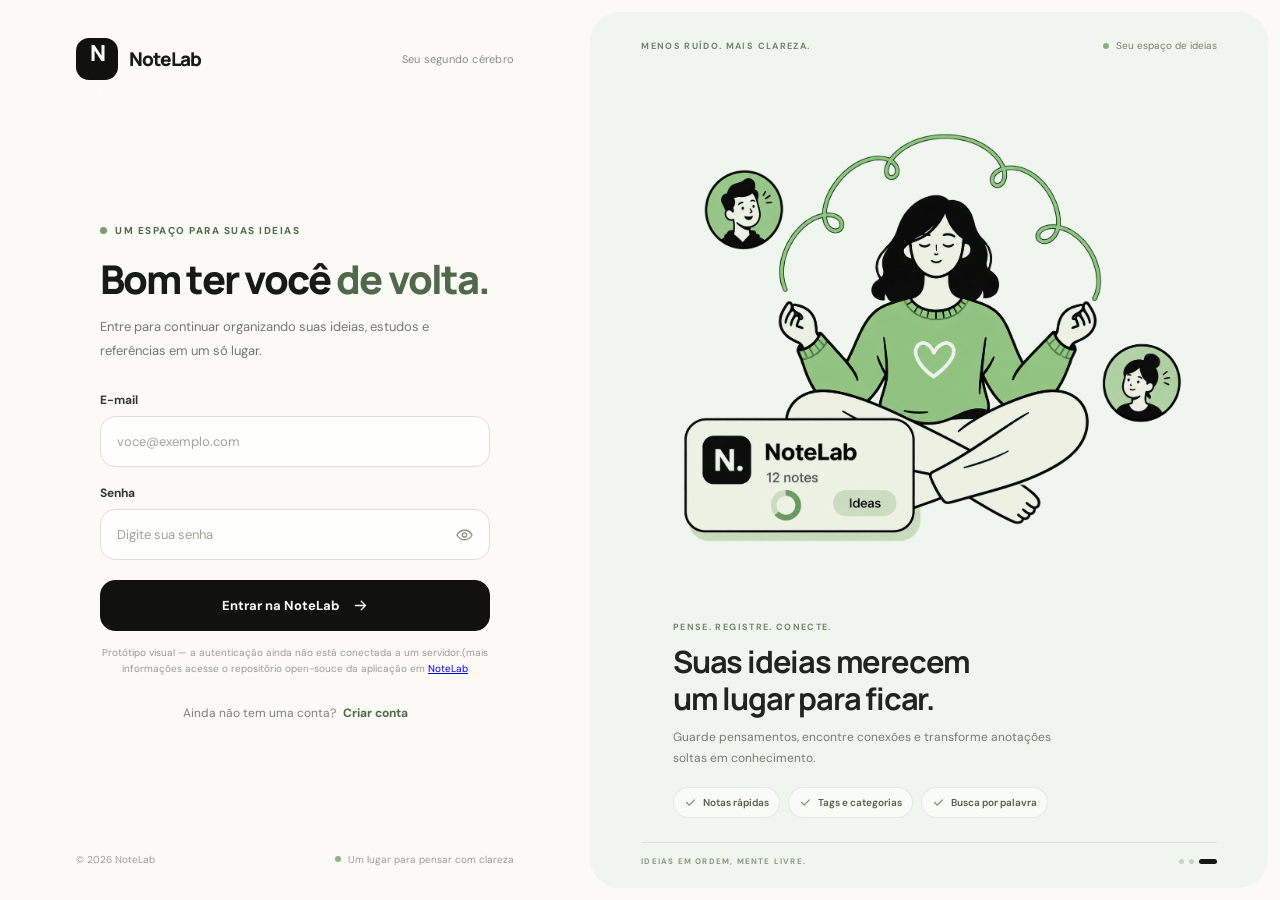
==== login.html @ 5ec3b033 "Login and Resister Ux created. By Arthur Duarte." ====
<!DOCTYPE html>
<html lang="pt-BR">

<head>
  <meta charset="UTF-8">
  <meta name="viewport" content="width=device-width, initial-scale=1.0">
  <meta name="theme-color" content="#f4f8f2">
  <meta name="description" content="Entre na NoteLab e mantenha suas ideias, notas e referências organizadas.">
  <title>Entrar — NoteLab</title>
  <link rel="preconnect" href="https://fonts.googleapis.com">
  <link rel="preconnect" href="https://fonts.gstatic.com" crossorigin>
  <link
    href="https://fonts.googleapis.com/css2?family=DM+Sans:wght@400;500;600;700&family=Manrope:wght@400;500;600;700;800&display=swap"
    rel="stylesheet">
  <link rel="stylesheet" href="./styles/style.css">
  <script src="./js/script.js" defer></script>
</head>

<body>
  <main class="auth-layout">
    <section class="form-panel" aria-labelledby="login-title">
      <header class="site-header">
        <a class="brand" href="#inicio" aria-label="NoteLab, início">
          <span class="brand-mark" aria-hidden="true">N<span>.</span></span>
          <span class="brand-name">NoteLab</span>
        </a>
        <span class="header-note">Seu segundo cérebro</span>
      </header>

      <div class="form-content" id="inicio">
        <div class="eyebrow"><span class="eyebrow-dot"></span> UM ESPAÇO PARA SUAS IDEIAS</div>
        <h1 id="login-title">Bom ter você <span>de volta.</span></h1>
        <p class="intro">Entre para continuar organizando suas ideias, estudos e referências em um só lugar.</p>

        <form class="login-form" id="login-form" novalidate>
          <div class="field-group">
            <label for="email">E-mail</label>
            <input id="email" name="email" type="email" placeholder="voce@exemplo.com" autocomplete="email" required>
            <small class="field-error" id="email-error" aria-live="polite"></small>
          </div>

          <div class="field-group">
            <label for="password">Senha</label>
            <div class="password-wrap">
              <input id="password" name="password" type="password" placeholder="Digite sua senha"
                autocomplete="current-password" required>
              <button class="password-toggle" id="password-toggle" type="button" aria-label="Mostrar senha"
                aria-pressed="false">
                <svg class="eye-icon" viewBox="0 0 24 24" fill="none" aria-hidden="true">
                  <path d="M2.5 12s3.3-6 9.5-6 9.5 6 9.5 6-3.3 6-9.5 6-9.5-6-9.5-6Z" stroke="currentColor"
                    stroke-width="1.7" stroke-linecap="round" stroke-linejoin="round" />
                  <circle cx="12" cy="12" r="2.7" stroke="currentColor" stroke-width="1.7" />
                </svg>
              </button>
            </div>
            <small class="field-error" id="password-error" aria-live="polite"></small>
          </div>


          <button class="submit-button" type="submit">
            <span>Entrar na NoteLab</span>
            <svg viewBox="0 0 24 24" fill="none" aria-hidden="true">
              <path d="M5 12h13M13 6l6 6-6 6" stroke="currentColor" stroke-width="1.8" stroke-linecap="round"
                stroke-linejoin="round" />
            </svg>
          </button>
          <p class="demo-note">Protótipo visual — a autenticação ainda não está conectada a um servidor.(mais
            informações acesse o repositório open-souce da aplicação em <a
              href="https://github.com/duartexz-dev/NoteLab">NoteLab</a></p>
        </form>

        <div class="signup-prompt">
          Ainda não tem uma conta?
          <button class="text-button signup-link" id="criarUmaContaDiv" type="button">Criar conta</button>
        </div>
      </div>





      <div style="display: none;" class="form-content" id="inicio">
        <div class="eyebrow"><span class="eyebrow-dot"></span> UM ESPAÇO PARA SUAS IDEIAS</div>
        <h1 id="login-title">Bom ter você por aqui <span>Bem Vindo.</span></h1>
        <p class="intro">Crie uma conta para organizar suas ideias, estudos e referências em um só lugar.</p>

        <form class="login-form" id="login-form" novalidate>
          <div class="field-group">
            <label for="email">E-mail</label>
            <input id="email" name="email" type="email" placeholder="voce@exemplo.com" autocomplete="email" required>
            <small class="field-error" id="email-error" aria-live="polite"></small>
          </div>

          <div class="field-group">
            <label for="password">Senha</label>
            <div class="password-wrap">
              <input id="password" name="password" type="password" placeholder="Digite sua senha"
                autocomplete="current-password" required>
              <button class="password-toggle" id="password-toggle" type="button" aria-label="Mostrar senha"
                aria-pressed="false">
                <svg class="eye-icon" viewBox="0 0 24 24" fill="none" aria-hidden="true">
                  <path d="M2.5 12s3.3-6 9.5-6 9.5 6 9.5 6-3.3 6-9.5 6-9.5-6-9.5-6Z" stroke="currentColor"
                    stroke-width="1.7" stroke-linecap="round" stroke-linejoin="round" />
                  <circle cx="12" cy="12" r="2.7" stroke="currentColor" stroke-width="1.7" />
                </svg>
              </button>
            </div>
            <small class="field-error" id="password-error" aria-live="polite"></small>
          </div>


          <button class="submit-button" type="submit">
            <span>Entrar na NoteLab</span>
            <svg viewBox="0 0 24 24" fill="none" aria-hidden="true">
              <path d="M5 12h13M13 6l6 6-6 6" stroke="currentColor" stroke-width="1.8" stroke-linecap="round"
                stroke-linejoin="round" />
            </svg>
          </button>
          <p class="demo-note">Protótipo visual — a autenticação ainda não está conectada a um servidor.(mais
            informações acesse o repositório open-souce da aplicação em <a
              href="https://github.com/duartexz-dev/NoteLab">NoteLab</a></p>
        </form>

        <div class="signup-prompt">
          Já tem uma conta?
          <button class="text-button signup-link" id="btn-logarDIV" type="button">Criar conta</button>
        </div>
      </div>






      <footer class="form-footer">
        <span>© 2026 NoteLab</span>
        <span class="footer-status"><span></span> Um lugar para pensar com clareza</span>
      </footer>
    </section>

    <aside class="visual-panel" aria-label="Conheça os recursos da NoteLab">
      <div class="visual-topline">
        <span class="visual-kicker">MENOS RUÍDO. MAIS CLAREZA.</span>
        <span class="online-indicator"><span></span> Seu espaço de ideias</span>
      </div>

      <div class="illustration-wrap">
        <img class="hero-illustration" src="./assets/Meditação com UI Verde Minimalista.png"
          alt="Ilustração de uma pessoa meditando ao lado de um cartão NoteLab com notas organizadas">
      </div>

      <div class="visual-copy">
        <p class="visual-overline">PENSE. REGISTRE. CONECTE.</p>
        <h2>Suas ideias merecem<br>um lugar para ficar.</h2>
        <p class="visual-description">Guarde pensamentos, encontre conexões e transforme anotações soltas em
          conhecimento.</p>
        <div class="feature-list" aria-label="Funcionalidades da NoteLab">
          <span><svg viewBox="0 0 20 20" fill="none" aria-hidden="true">
              <path d="m4 10 4 4 8-8" stroke="currentColor" stroke-width="1.8" stroke-linecap="round"
                stroke-linejoin="round" />
            </svg>Notas rápidas</span>
          <span><svg viewBox="0 0 20 20" fill="none" aria-hidden="true">
              <path d="m4 10 4 4 8-8" stroke="currentColor" stroke-width="1.8" stroke-linecap="round"
                stroke-linejoin="round" />
            </svg>Tags e categorias</span>
          <span><svg viewBox="0 0 20 20" fill="none" aria-hidden="true">
              <path d="m4 10 4 4 8-8" stroke="currentColor" stroke-width="1.8" stroke-linecap="round"
                stroke-linejoin="round" />
            </svg>Busca por palavra</span>
        </div>
      </div>

      <div class="visual-bottomline">
        <span>IDEIAS EM ORDEM, MENTE LIVRE.</span>
        <span class="slide-dots" aria-hidden="true"><i></i><i></i><i></i></span>
      </div>
    </aside>
  </main>

  <div class="toast" id="toast" role="status" aria-live="polite"></div>
</body>

</html>
---- styles/style.css ----
:root {
  color-scheme: light;
  --paper: #fbfaf7;
  --mint: #f0f6ef;
  --mint-strong: #dcebd8;
  --sage: #7c9b72;
  --sage-dark: #51694b;
  --ink: #181a17;
  --muted: #747970;
  --line: #e7e8e1;
  --white: #ffffff;
  --radius-card: 30px;
  --shadow-soft: 0 20px 60px rgba(42, 56, 39, 0.07);
}

* {
  box-sizing: border-box;
}

html {
  min-width: 320px;
  scroll-behavior: smooth;
}

body {
  margin: 0;
  background: var(--paper);
  color: var(--ink);
  font-family: "DM Sans", sans-serif;
  -webkit-font-smoothing: antialiased;
}

button,
input {
  font: inherit;
}
button {
  -webkit-tap-highlight-color: transparent;
}
button:focus-visible,
input:focus-visible,
a:focus-visible {
  outline: 3px solid rgba(124, 155, 114, 0.38);
  outline-offset: 3px;
}

.auth-layout {
  display: grid;
  grid-template-columns: minmax(430px, 0.91fr) minmax(520px, 1.09fr);
  min-height: 100vh;
  padding: 12px;
  gap: 12px;
}

.form-panel {
  display: flex;
  flex-direction: column;
  min-height: calc(100vh - 24px);
  padding: 26px clamp(28px, 5vw, 76px) 22px;
  background: var(--paper);
  border-radius: var(--radius-card);
}

.site-header,
.brand,
.form-footer,
.footer-status,
.visual-topline,
.visual-bottomline {
  display: flex;
  align-items: center;
  justify-content: space-between;
}

.site-header {
  width: 100%;
  gap: 18px;
}
.brand {
  justify-content: flex-start;
  gap: 11px;
  color: inherit;
  text-decoration: none;
}
.brand-mark {
  display: grid;
  width: 42px;
  height: 42px;
  place-items: center;
  border-radius: 13px;
  background: #111210;
  color: #fff;
  font-family: "Manrope", sans-serif;
  font-size: 22px;
  font-weight: 800;
  letter-spacing: -1.4px;
}
.brand-mark span {
  margin-left: 1px;
}
.brand-name {
  font-family: "Manrope", sans-serif;
  font-size: 19px;
  font-weight: 800;
  letter-spacing: -0.8px;
}
.header-note {
  color: #8a8d84;
  font-size: 11px;
  letter-spacing: 0.02em;
}

.form-content {
  width: 100%;
  max-width: 390px;
  margin: auto;
  padding: 60px 0 48px;
}

.eyebrow,
.visual-overline,
.visual-kicker,
.visual-bottomline > span:first-child {
  font-size: 10px;
  font-weight: 700;
  letter-spacing: 0.15em;
}
.eyebrow {
  display: flex;
  align-items: center;
  gap: 8px;
  color: var(--sage-dark);
  margin-bottom: 20px;
}
.eyebrow-dot {
  width: 7px;
  height: 7px;
  background: var(--sage);
  border-radius: 50%;
}

h1,
h2,
p {
  margin-top: 0;
}
h1,
h2 {
  font-family: "Manrope", sans-serif;
}
h1 {
  margin-bottom: 13px;
  font-size: clamp(34px, 3.1vw, 43px);
  font-weight: 800;
  line-height: 1.15;
  letter-spacing: -1.9px;
}
h1 span {
  color: var(--sage-dark);
}
.intro {
  max-width: 355px;
  margin-bottom: 30px;
  color: var(--muted);
  font-size: 13px;
  line-height: 1.8;
}

.login-form {
  display: grid;
  gap: 18px;
}
.field-group {
  display: grid;
  gap: 8px;
}
.field-group > label {
  color: #34372f;
  font-size: 12px;
  font-weight: 700;
}
.field-group input {
  width: 100%;
  height: 51px;
  padding: 0 16px;
  border: 1px solid #dedfd7;
  border-radius: 15px;
  background: rgba(255, 255, 255, 0.75);
  color: var(--ink);
  font-size: 13px;
  transition:
    border-color 160ms ease,
    box-shadow 160ms ease,
    background 160ms ease;
}
.field-group input::placeholder {
  color: #a0a39a;
}
.field-group input:focus {
  border-color: var(--sage);
  background: #fff;
  box-shadow: 0 0 0 4px rgba(124, 155, 114, 0.1);
  outline: none;
}
.field-group input[aria-invalid="true"] {
  border-color: #c66f63;
}
.password-wrap {
  position: relative;
}
.password-wrap input {
  padding-right: 48px;
}
.password-toggle {
  position: absolute;
  top: 50%;
  right: 7px;
  display: grid;
  width: 37px;
  height: 37px;
  place-items: center;
  transform: translateY(-50%);
  border: 0;
  border-radius: 11px;
  background: transparent;
  color: #8a8e84;
  cursor: pointer;
}
.password-toggle:hover {
  background: #f0f2ec;
  color: var(--ink);
}
.eye-icon {
  width: 19px;
  height: 19px;
}
.field-error {
  min-height: 0;
  color: #a8493e;
  font-size: 11px;
}
.field-error:empty {
  display: none;
}

.form-options {
  display: flex;
  align-items: center;
  justify-content: space-between;
  gap: 10px;
  margin-top: -1px;
}
.remember-option {
  position: relative;
  display: inline-flex;
  align-items: center;
  gap: 8px;
  color: #6f736a;
  font-size: 11px;
  cursor: pointer;
}
.remember-option input {
  position: absolute;
  width: 1px;
  height: 1px;
  opacity: 0;
}
.custom-checkbox {
  display: grid;
  width: 16px;
  height: 16px;
  place-items: center;
  border: 1px solid #d8dbd1;
  border-radius: 5px;
  background: #fff;
}
.remember-option input:checked + .custom-checkbox {
  border-color: #161815;
  background: #161815;
}
.remember-option input:checked + .custom-checkbox::after {
  width: 7px;
  height: 4px;
  border-bottom: 1.5px solid #fff;
  border-left: 1.5px solid #fff;
  content: "";
  transform: rotate(-45deg) translate(1px, -1px);
}
.remember-option input:focus-visible + .custom-checkbox {
  outline: 3px solid rgba(124, 155, 114, 0.38);
  outline-offset: 3px;
}
.text-button {
  padding: 0;
  border: 0;
  background: none;
  color: var(--sage-dark);
  font-size: 11px;
  font-weight: 700;
  cursor: pointer;
}
.text-button:hover {
  color: #2f452a;
  text-decoration: underline;
  text-underline-offset: 3px;
}

.submit-button {
  display: flex;
  align-items: center;
  justify-content: center;
  gap: 12px;
  width: 100%;
  min-height: 51px;
  margin-top: 2px;
  border: 1px solid #111210;
  border-radius: 15px;
  background: #111210;
  color: white;
  font-size: 13px;
  font-weight: 700;
  cursor: pointer;
  transition:
    transform 160ms ease,
    background 160ms ease,
    box-shadow 160ms ease;
}
.submit-button svg {
  width: 17px;
  height: 17px;
  transition: transform 160ms ease;
}
.submit-button:hover {
  background: #2c3029;
  box-shadow: 0 8px 20px rgba(20, 24, 19, 0.12);
  transform: translateY(-1px);
}
.submit-button:hover svg {
  transform: translateX(3px);
}
.submit-button:active {
  transform: translateY(0);
}
.demo-note {
  margin: -4px 0 0;
  color: #999c93;
  font-size: 10px;
  line-height: 1.6;
  text-align: center;
}
.signup-prompt {
  margin-top: 28px;
  color: #7c8077;
  font-size: 12px;
  text-align: center;
}
.signup-link {
  margin-left: 4px;
  font-size: 12px;
}

.form-footer {
  gap: 12px;
  color: #9b9e95;
  font-size: 10px;
}
.footer-status {
  justify-content: flex-end;
  gap: 7px;
}
.footer-status > span {
  width: 6px;
  height: 6px;
  border-radius: 50%;
  background: #8bb581;
}

.visual-panel {
  position: relative;
  display: flex;
  min-width: 0;
  flex-direction: column;
  overflow: hidden;
  padding: 27px clamp(24px, 4vw, 58px) 22px;
  border-radius: var(--radius-card);
  background: var(--mint);
}
.visual-topline {
  gap: 10px;
  color: #71836c;
}
.visual-kicker {
  font-size: 9px;
}
.online-indicator {
  display: inline-flex;
  align-items: center;
  gap: 7px;
  color: #778171;
  font-size: 10px;
  white-space: nowrap;
}
.online-indicator > span {
  width: 6px;
  height: 6px;
  background: #8aaf7d;
  border-radius: 50%;
}
.illustration-wrap {
  display: grid;
  flex: 1 1 auto;
  min-height: 300px;
  place-items: center;
  padding: 0;
}
.hero-illustration {
  display: block;
  width: min(100%, 550px);
  max-height: min(52vh, 540px);
  object-fit: contain;
  mix-blend-mode: multiply;
}
.visual-copy {
  width: min(100%, 520px);
  margin: 0 auto;
  padding: 0 4px 12px;
}
.visual-overline {
  margin-bottom: 10px;
  color: #72866b;
  font-size: 9px;
}
.visual-copy h2 {
  margin-bottom: 10px;
  color: #20241e;
  font-size: clamp(24px, 2.4vw, 34px);
  font-weight: 700;
  line-height: 1.2;
  letter-spacing: -1.2px;
}
.visual-description {
  max-width: 410px;
  margin-bottom: 18px;
  color: #747b70;
  font-size: 12px;
  line-height: 1.75;
}
.feature-list {
  display: flex;
  flex-wrap: wrap;
  gap: 8px;
}
.feature-list span {
  display: inline-flex;
  align-items: center;
  gap: 6px;
  padding: 8px 10px;
  border: 1px solid rgba(104, 132, 95, 0.15);
  border-radius: 100px;
  background: rgba(255, 255, 255, 0.56);
  color: #515f4a;
  font-size: 10px;
  font-weight: 600;
}
.feature-list svg {
  width: 13px;
  height: 13px;
  color: #719467;
}
.visual-bottomline {
  margin-top: 12px;
  padding-top: 13px;
  border-top: 1px solid rgba(104, 132, 95, 0.15);
  color: #8b9885;
}
.visual-bottomline > span:first-child {
  font-size: 8px;
}
.slide-dots {
  display: flex;
  align-items: center;
  gap: 5px;
}
.slide-dots i {
  width: 5px;
  height: 5px;
  border-radius: 50%;
  background: #c2d5bd;
}
.slide-dots i:last-child {
  width: 18px;
  border-radius: 8px;
  background: #141612;
}

.toast {
  position: fixed;
  z-index: 10;
  right: 24px;
  bottom: 24px;
  width: min(370px, calc(100vw - 32px));
  padding: 15px 17px;
  transform: translateY(15px);
  border: 1px solid #dfe4d9;
  border-radius: 14px;
  background: #fff;
  box-shadow: var(--shadow-soft);
  color: #43483e;
  font-size: 12px;
  line-height: 1.55;
  opacity: 0;
  pointer-events: none;
  transition:
    opacity 180ms ease,
    transform 180ms ease;
}
.toast.is-visible {
  transform: translateY(0);
  opacity: 1;
}

@media (min-width: 1600px) {
  .auth-layout {
    max-width: 1800px;
    margin: 0 auto;
  }
}

@media (max-width: 1100px) {
  .auth-layout {
    grid-template-columns: minmax(370px, 0.95fr) minmax(410px, 1.05fr);
  }
  .form-panel {
    padding-right: 36px;
    padding-left: 36px;
  }
  .visual-panel {
    padding-right: 28px;
    padding-left: 28px;
  }
  .hero-illustration {
    max-height: 46vh;
  }
}

@media (max-width: 820px) {
  .auth-layout {
    grid-template-columns: 1fr;
    padding: 0;
    gap: 0;
  }
  .form-panel {
    min-height: 100vh;
    padding: 24px clamp(24px, 7vw, 64px) 20px;
    border-radius: 0;
  }
  .form-content {
    margin: auto;
    padding: 58px 0;
  }
  .visual-panel {
    min-height: auto;
    padding: 24px clamp(24px, 7vw, 64px) 20px;
    border-radius: 26px 26px 0 0;
  }
  .illustration-wrap {
    min-height: 0;
    padding: 6px 0;
  }
  .hero-illustration {
    width: min(100%, 440px);
    max-height: none;
  }
  .visual-copy {
    padding-top: 0;
  }
  .visual-copy h2 {
    font-size: 30px;
  }
  .visual-bottomline {
    margin-top: 18px;
  }
}

@media (max-width: 430px) {
  .form-panel {
    padding-right: 22px;
    padding-left: 22px;
  }
  .header-note {
    max-width: 105px;
    font-size: 10px;
    text-align: right;
  }
  .form-content {
    padding: 45px 0;
  }
  h1 {
    font-size: 35px;
  }
  .form-options {
    align-items: flex-start;
  }
  .visual-panel {
    padding-right: 22px;
    padding-left: 22px;
  }
  .feature-list {
    gap: 6px;
  }
  .feature-list span {
    padding: 7px 9px;
  }
  .footer-status {
    max-width: 170px;
    text-align: right;
  }
}

@media (prefers-reduced-motion: reduce) {
  *,
  *::before,
  *::after {
    scroll-behavior: auto !important;
    transition-duration: 0.01ms !important;
    animation-duration: 0.01ms !important;
    animation-iteration-count: 1 !important;
  }
}
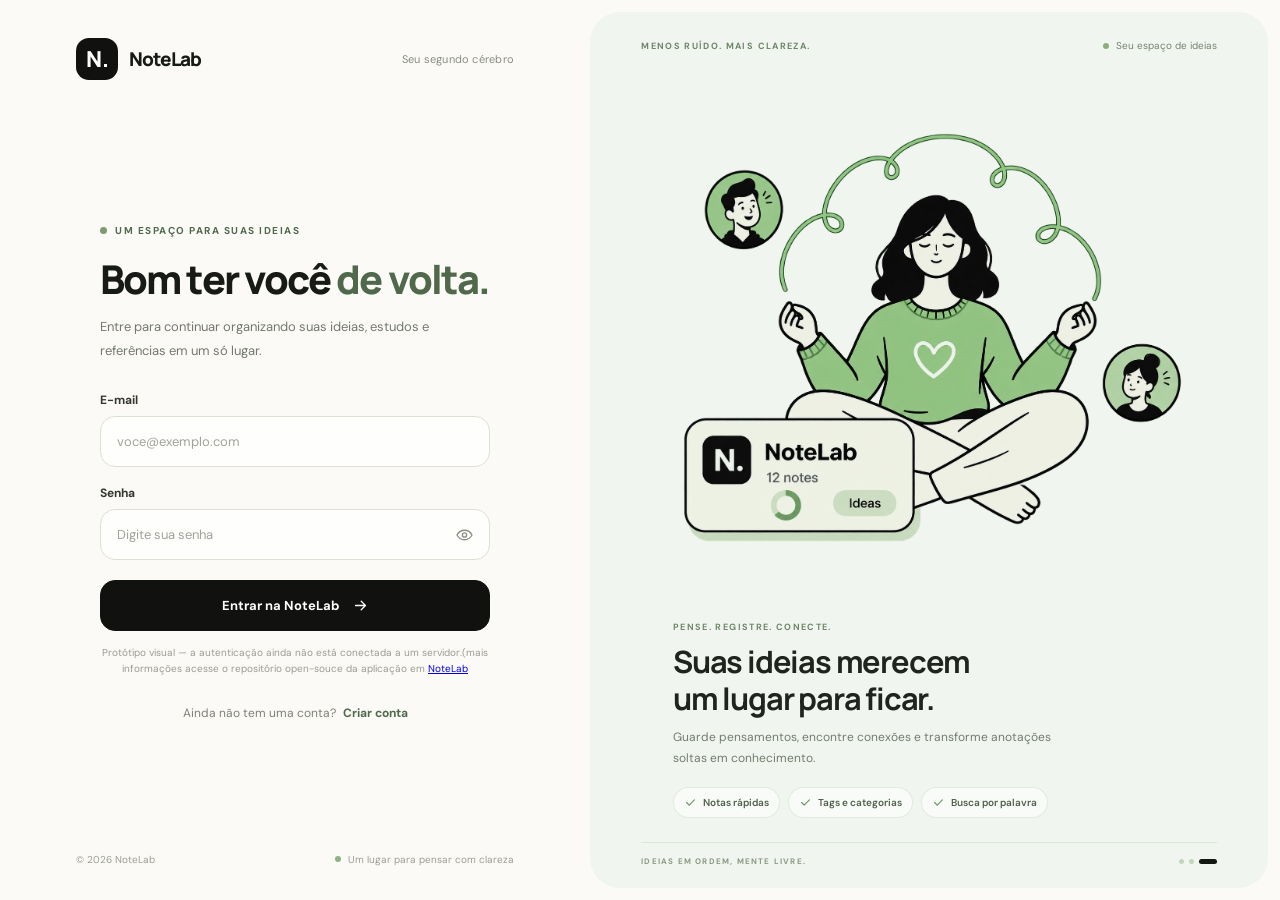
==== commit 5e0654ec: "Refactor login form structure and add loading and alert functionalities" ====
--- a/login.html
+++ b/login.html
@@ -32,7 +32,7 @@
         <h1 id="login-title">Bom ter você <span>de volta.</span></h1>
         <p class="intro">Entre para continuar organizando suas ideias, estudos e referências em um só lugar.</p>
 
-        <form class="login-form" id="login-form" novalidate>
+        <div class="login-form" id="login-form" novalidate>
           <div class="field-group">
             <label for="email">E-mail</label>
             <input id="email" name="email" type="email" placeholder="voce@exemplo.com" autocomplete="email" required>
@@ -67,19 +67,21 @@
           <p class="demo-note">Protótipo visual — a autenticação ainda não está conectada a um servidor.(mais
             informações acesse o repositório open-souce da aplicação em <a
               href="https://github.com/duartexz-dev/NoteLab">NoteLab</a></p>
-        </form>
+        </div>
 
         <div class="signup-prompt">
           Ainda não tem uma conta?
-          <button class="text-button signup-link" id="criarUmaContaDiv" type="button">Criar conta</button>
-        </div>
-      </div>
-
-
-
-
-
-      <div style="display: none;" class="form-content" id="inicio">
+          <button class="text-button signup-link" onclick="alterarParaCadastro()" type="button">
+            Criar conta
+          </button>
+        </div>
+      </div>
+
+
+
+
+
+      <div style="display:none;" class="form-content" id="inicioCadastro">
         <div class="eyebrow"><span class="eyebrow-dot"></span> UM ESPAÇO PARA SUAS IDEIAS</div>
         <h1 id="login-title">Bom ter você por aqui <span>Bem Vindo.</span></h1>
         <p class="intro">Crie uma conta para organizar suas ideias, estudos e referências em um só lugar.</p>
@@ -123,7 +125,9 @@
 
         <div class="signup-prompt">
           Já tem uma conta?
-          <button class="text-button signup-link" id="btn-logarDIV" type="button">Criar conta</button>
+          <button class="text-button signup-link" onclick="alterarParaLogin()" type="button">
+            Já tem uma conta? Entrar
+          </button>
         </div>
       </div>
 
@@ -177,6 +181,30 @@
     </aside>
   </main>
 
+
+  <div id="customAlert" class="custom-alert" role="alert">
+    <div class="alert-content">
+      <strong id="alertTitle">Aviso</strong>
+      <p id="alertMessage">Email ou senha inválidos.</p>
+    </div>
+
+    <button class="alert-close" onclick="closeAlert()" aria-label="Fechar">
+      &times;
+    </button>
+  </div>
+  <div id="loadingScreen" class="loading-screen" role="status" aria-live="polite" aria-label="Carregando conteúdo"
+    aria-busy="true">
+    <div class="loading-brand">
+      <span class="loading-mark" aria-hidden="true">N.</span>
+      <span>NoteLab</span>
+    </div>
+
+    <div class="loading-caption">
+      <div class="loader" aria-hidden="true"></div>
+      <p id="loadingMessage">Preparando seu espaço</p>
+    </div>
+  </div>
+
   <div class="toast" id="toast" role="status" aria-live="polite"></div>
 </body>
 
--- a/styles/style.css
+++ b/styles/style.css
@@ -83,10 +83,11 @@
   text-decoration: none;
 }
 .brand-mark {
-  display: grid;
+  display: flex;
   width: 42px;
   height: 42px;
-  place-items: center;
+  align-items: center;
+  justify-content: center;
   border-radius: 13px;
   background: #111210;
   color: #fff;
@@ -108,13 +109,6 @@
   color: #8a8d84;
   font-size: 11px;
   letter-spacing: 0.02em;
-}
-
-.form-content {
-  width: 100%;
-  max-width: 390px;
-  margin: auto;
-  padding: 60px 0 48px;
 }
 
 .eyebrow,
@@ -627,3 +621,298 @@
     animation-iteration-count: 1 !important;
   }
 }
+.form-content {
+  width: 100%;
+  max-width: 390px;
+  margin: auto;
+  padding: 60px 0 48px;
+}
+
+.form-content.animar-formulario {
+  animation: aparecerFormulario 650ms cubic-bezier(0.22, 1, 0.36, 1) both;
+}
+
+@keyframes aparecerFormulario {
+  from {
+    opacity: 0;
+    transform: translateY(22px) scale(0.985);
+    filter: blur(4px);
+  }
+
+  65% {
+    opacity: 0.9;
+    filter: blur(1px);
+  }
+
+  to {
+    opacity: 1;
+    transform: translateY(0) scale(1);
+    filter: blur(0);
+  }
+}
+
+/* =========================
+   LOADING SCREEN
+========================= */
+.loading-screen {
+  display: none;
+  position: fixed;
+  inset: 0;
+  z-index: 9999;
+  align-items: center;
+  justify-content: center;
+  flex-direction: column;
+  gap: 22px;
+  background: var(--paper);
+  color: var(--ink);
+  font-family: var(--font-ui);
+  opacity: 0;
+  animation: loadingFadeIn 0.25s ease forwards;
+}
+
+.loading-screen.active {
+  display: flex;
+}
+
+.loading-brand {
+  display: flex;
+  align-items: center;
+  gap: 10px;
+  font-family: Georgia, "Times New Roman", serif;
+  font-size: 22px;
+  letter-spacing: -0.5px;
+}
+
+.loading-mark {
+  display: grid;
+  place-items: center;
+  width: 34px;
+  height: 34px;
+  border: 1px solid var(--border);
+  border-radius: 8px;
+  background: var(--paper-light);
+  color: var(--olive);
+  font-family: Georgia, "Times New Roman", serif;
+  font-size: 20px;
+}
+
+.loader {
+  width: 30px;
+  height: 30px;
+  border: 2px solid var(--paper-dark);
+  border-top-color: var(--olive);
+  border-right-color: var(--olive);
+  border-radius: 50%;
+  animation: loadingSpin 0.85s cubic-bezier(0.5, 0.1, 0.5, 0.9) infinite;
+}
+
+.loading-screen p {
+  margin: 0;
+  color: var(--ink-soft);
+  font-size: 12px;
+  letter-spacing: 1.2px;
+  text-transform: uppercase;
+}
+
+.loading-caption {
+  display: flex;
+  flex-direction: column;
+  align-items: center;
+  gap: 10px;
+}
+
+/* =========================
+   ALERT OVERLAY & CUSTOM ALERT (CENTRALIZADO COM BLUR)
+========================= */
+.alert-overlay {
+  position: fixed;
+  inset: 0;
+  z-index: 9998;
+  background: rgba(48, 45, 40, 0.25);
+  backdrop-filter: blur(6px);
+  -webkit-backdrop-filter: blur(6px);
+  opacity: 0;
+  visibility: hidden;
+  transition:
+    opacity 0.35s ease,
+    visibility 0.35s ease;
+}
+
+.alert-overlay.active {
+  opacity: 1;
+  visibility: visible;
+}
+
+.custom-alert {
+  position: fixed;
+  top: 50%;
+  left: 50%;
+  z-index: 9999;
+
+  display: flex;
+  align-items: flex-start;
+  justify-content: space-between;
+  gap: 12px;
+
+  width: min(380px, calc(100% - 32px));
+  padding: 20px;
+
+  background: var(--paper-light);
+  color: var(--ink);
+
+  border: 1px solid var(--border);
+  border-left: 3px solid var(--olive);
+  border-radius: 10px;
+
+  box-shadow: var(--shadow);
+  font-family: var(--font-ui);
+
+  opacity: 0;
+  visibility: hidden;
+  pointer-events: none;
+  transform: translate(-50%, calc(-50% + 35px)) scale(0.96);
+
+  transition:
+    opacity 0.35s ease,
+    transform 0.45s cubic-bezier(0.22, 1, 0.36, 1),
+    visibility 0.35s ease;
+}
+
+.custom-alert.active {
+  opacity: 1;
+  visibility: visible;
+  pointer-events: auto;
+  transform: translate(-50%, -50%) scale(1);
+}
+
+.alert-icon {
+  display: grid;
+  place-items: center;
+  flex-shrink: 0;
+  width: 30px;
+  height: 30px;
+  border: 1px solid var(--border);
+  border-radius: 8px;
+  background: var(--paper);
+  color: var(--olive-dark);
+  font-family: Georgia, "Times New Roman", serif;
+  font-size: 17px;
+}
+
+.alert-content {
+  flex: 1;
+  min-width: 0;
+  padding-top: 1px;
+}
+
+.alert-content strong {
+  display: block;
+  margin-bottom: 5px;
+  font-family: Georgia, "Times New Roman", serif;
+  font-size: 16px;
+  font-weight: 600;
+  line-height: 1.3;
+}
+
+.alert-content p {
+  margin: 0;
+  color: var(--ink-soft);
+  font-size: 13px;
+  line-height: 1.5;
+  overflow-wrap: anywhere;
+}
+
+.alert-close {
+  display: grid;
+  place-items: center;
+  flex-shrink: 0;
+  width: 28px;
+  height: 28px;
+  margin: -4px -5px 0 0;
+  padding: 0;
+  border: 1px solid transparent;
+  border-radius: 6px;
+  background: transparent;
+  color: var(--ink-soft);
+  font: inherit;
+  font-size: 20px;
+  line-height: 1;
+  cursor: pointer;
+  transition:
+    color 0.2s ease,
+    background 0.2s ease,
+    border-color 0.2s ease;
+}
+
+.alert-close:hover {
+  color: var(--ink);
+  background: var(--paper);
+  border-color: var(--border);
+}
+
+.alert-close:focus-visible {
+  outline: 2px solid var(--olive);
+  outline-offset: 2px;
+}
+
+/* =========================
+   ANIMAÇÕES
+========================= */
+@keyframes loadingSpin {
+  to {
+    transform: rotate(360deg);
+  }
+}
+
+@keyframes loadingFadeIn {
+  to {
+    opacity: 1;
+  }
+}
+
+/* =========================
+   RESPONSIVIDADE E ACESSIBILIDADE
+========================= */
+@media (max-width: 480px) {
+  .custom-alert {
+    width: calc(100vw - 32px);
+    padding: 16px;
+  }
+}
+
+@media (prefers-reduced-motion: reduce) {
+  .loader {
+    animation-duration: 2s;
+  }
+
+  .custom-alert,
+  .alert-overlay {
+    transition: none;
+  }
+
+  .loading-screen {
+    animation: none;
+    opacity: 1;
+  }
+}
+/* Fundo que cobre TUDO o que está atrás do alerta com blur */
+.alert-overlay {
+  position: fixed;
+  inset: 0;
+  z-index: 9998; /* Fica abaixo do alerta (9999), mas acima de todo o resto da página */
+
+  background: rgba(48, 45, 40, 0.4); /* Escurece levemente a tela toda */
+  backdrop-filter: blur(6px); /* Aplica o blur em TUDO atrás */
+  -webkit-backdrop-filter: blur(6px);
+
+  opacity: 0;
+  visibility: hidden;
+  transition:
+    opacity 0.35s ease,
+    visibility 0.35s ease;
+}
+
+.alert-overlay.active {
+  opacity: 1;
+  visibility: visible;
+}
